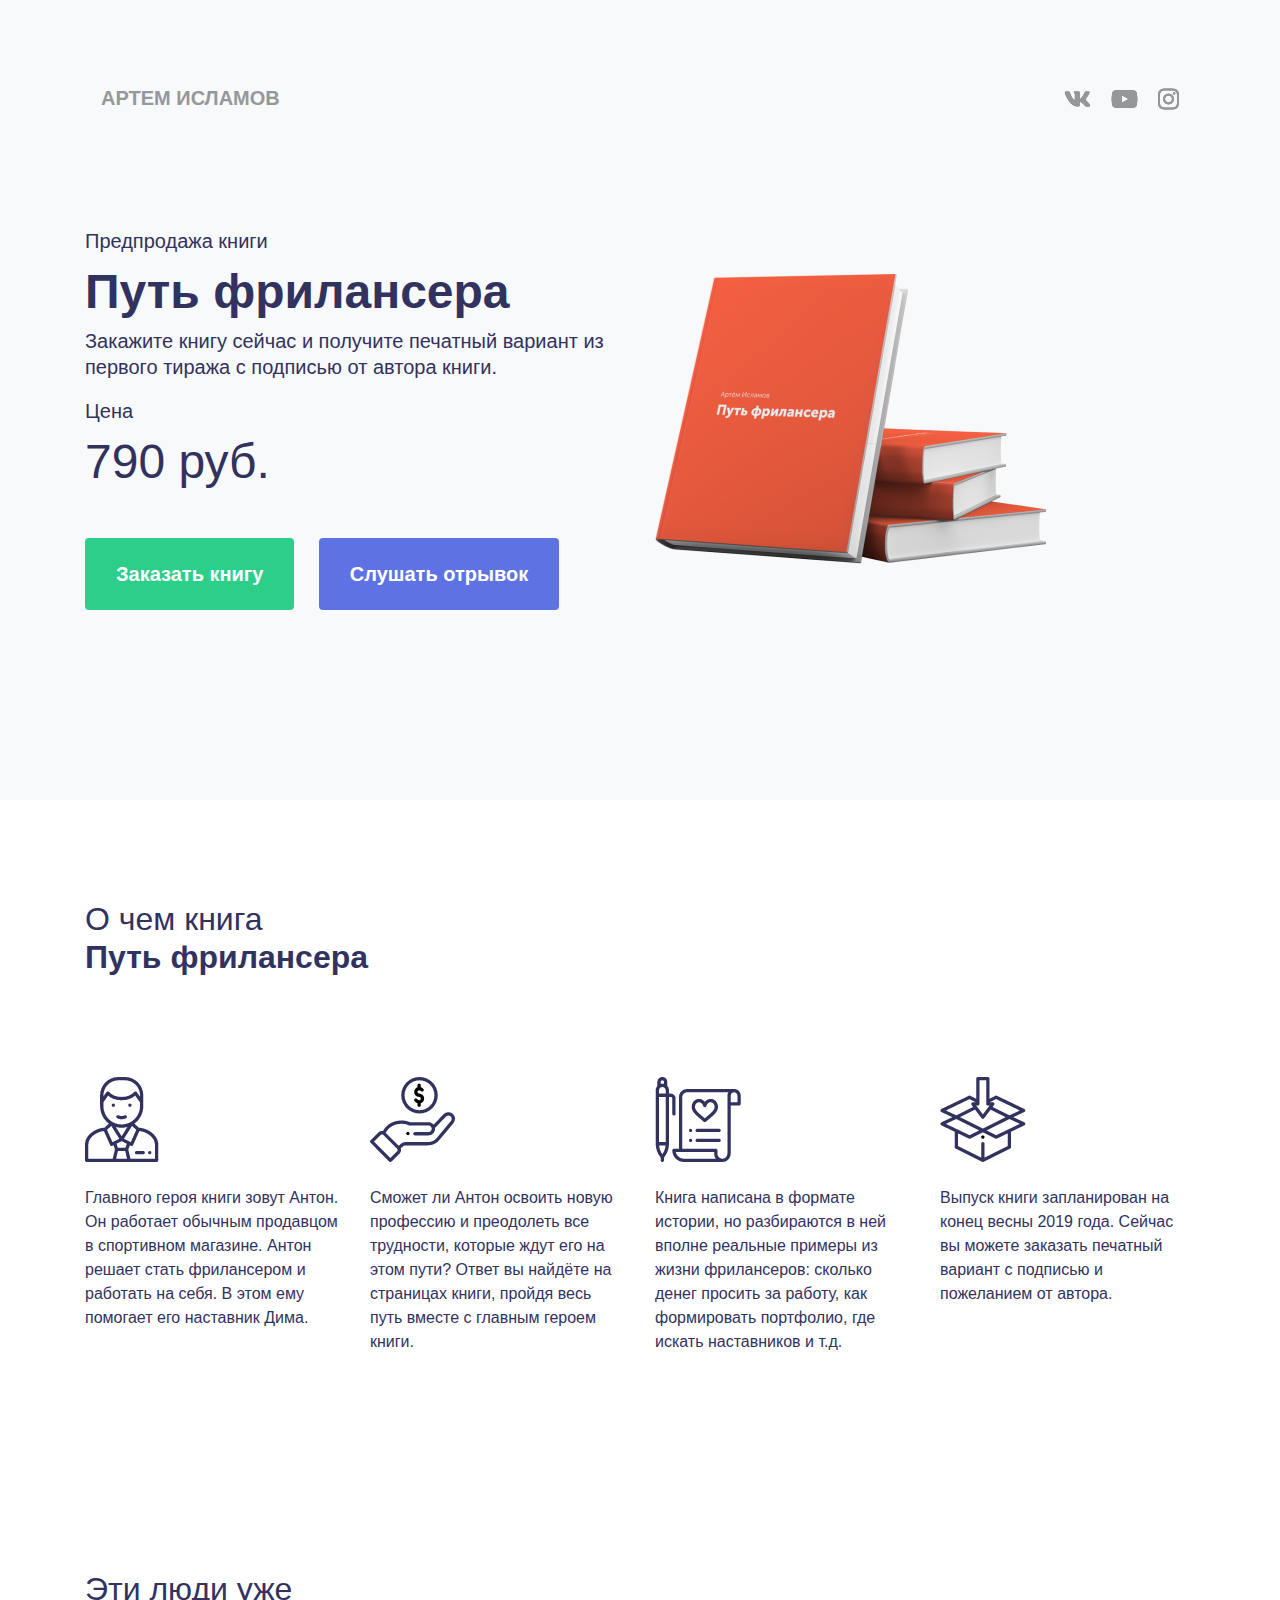
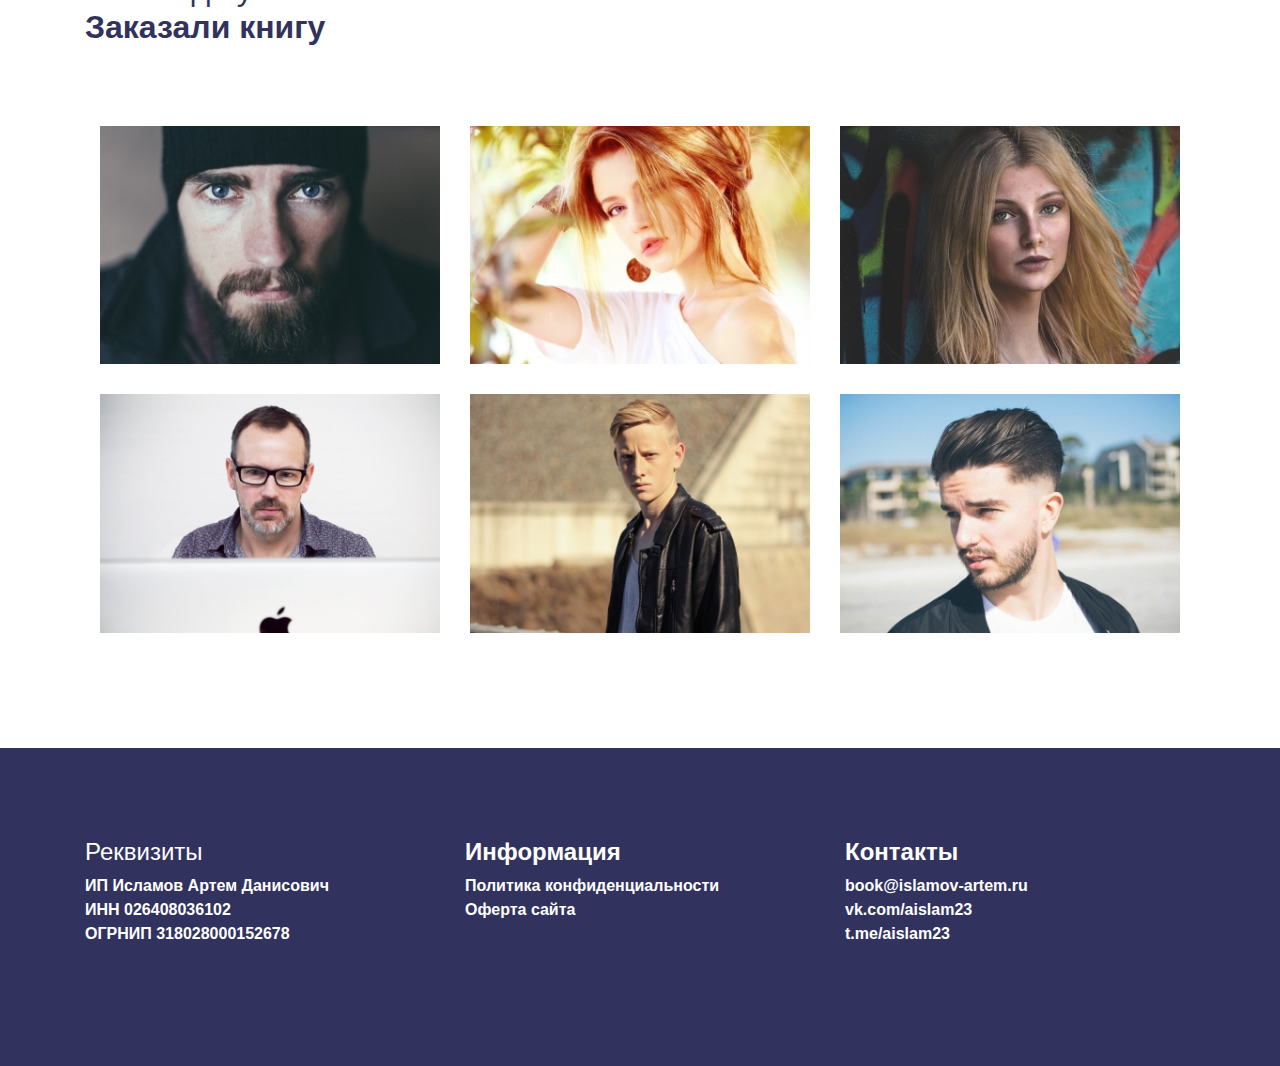
==== lesson_10/index.html @ 7ece50fb "выполнил дз 10 урока" ====
<!doctype html>
<html lang="en">
  <head>
    <!-- Required meta tags -->
    <meta charset="utf-8">
    <meta name="viewport" content="width=device-width, initial-scale=1, shrink-to-fit=no">

    <!-- Bootstrap CSS -->
    <link rel="stylesheet" href="https://stackpath.bootstrapcdn.com/bootstrap/4.3.1/css/bootstrap.min.css" integrity="sha384-ggOyR0iXCbMQv3Xipma34MD+dH/1fQ784/j6cY/iJTQUOhcWr7x9JvoRxT2MZw1T" crossorigin="anonymous">
    <link rel="stylesheet" href="./src/css/style.css">
    <title>Bootstrap layout</title>
  </head>
  <body>
    <header class="hero bg-light">
      <div class="container">
        <nav class="navbar navbar-light bg-light">
          <a class="brand navbar-brand text-uppercase font-weight-bold">Артем Исламов</a>
        <div class="social d-flex  justify-content-between">
          <a class="d-block" href="#"><img src="./src/img/vk.png" alt="vk"></a>
          <a class="d-block" href="#"><img src="./src/img/youtube.png" alt="youtube"></a>
          <a class="d-block" href="#"><img src="./src/img/instagram.png" alt="instagram"></a>
        </div> 
        </nav>
        <div class="main">
          <div class="row align-items-center">
            <div class="col-12 col-md-8 col-xl-6">
              <span class="subtitle d-block">Предпродажа книги</span>
              <strong class="title d-block">Путь фрилансера</strong>
              <p class="description">Закажите книгу сейчас и получите печатный вариант из первого тиража с подписью от автора книги.</p>
              <span class="price-tag d-block">Цена</span>
              <span class="price d-block">790 руб.</span>
              <div class="buttons">
                <a href="#" class="btn btn-order">Заказать книгу</a>
                <a href="#" class="btn btn-listen">Слушать отрывок</a>
              </div>
            </div>  
            <div class="col-md-4 col-xl-6 d-none d-md-block col-text-right">
              <img src="./src/img/main-image.png" alt="main image">
            </div>          
        </div>
      </div>
      <!-- container -->
    </header>
    <section class="about section">
      <div class="container">
        <h2 class="section-heading">
          <span class="section-subtitle d-block">О чем книга</span>
          <strong class="section-title">Путь фрилансера</strong>
        </h2>
        
        <div class="about-block">
          <div class="row">
            <div class="col-12 col-md-6 col-xl-3">
              <img src="./src/img/picture-1.png" alt="">
              <p class="block-text mt-4">Главного героя книги зовут Антон. Он работает обычным продавцом в спортивном магазине. Антон решает стать фрилансером и работать на себя. В этом ему помогает его наставник Дима.</p>
            </div>
            <div class="col-12 col-md-6 col-xl-3">
              <img src="./src/img/picture-2.png" alt="">
              <p class="block-text mt-4">Сможет ли Антон освоить новую профессию и преодолеть все трудности, которые ждут его на этом пути? Ответ вы найдёте на страницах книги, пройдя весь путь вместе с главным героем книги.</p>
            </div>
            <div class="col-12 col-md-6 col-xl-3">
              <img src="./src/img/picture-3.png" alt="">
              <p class="block-text mt-4">Книга написана в формате истории, но разбираются в ней вполне реальные примеры из жизни фрилансеров: сколько денег просить за работу, как формировать портфолио, где искать наставников и т.д.</p>
            </div>
            <div class="col-12 col-md-6 col-xl-3">
              <img src="./src/img/picture-4.png" alt="">
              <p class="block-text mt-4">Выпуск книги запланирован на конец весны 2019 года. Сейчас вы можете заказать печатный вариант с подписью и пожеланием от автора.</p>
            </div>
          </div>
            <!-- /.row -->
        </div>
      </div>
      <!-- /.container -->
    </section>
 <!-- people section start -->
    <section class="people section">
      <div class="container">
        <h2 class="section-heading">
          <span class="section-subtitle d-block">Эти люди уже</span>
          <strong class="section-title">Заказали книгу</strong>
        </h2>

        <div class="photo-wrap">
          <div class="row text-center mx-auto">
            <div class="col-12 col-sm-6 col-xl-4">
              <img src="./src/img/photo-1.jpg" alt="photo-1">
            </div>            
            <div class="col-12 col-sm-6 col-xl-4">
              <img src="./src/img/photo-2.jpg" alt="photo-2">
            </div>
            
            <div class="col-12 col-sm-6 col-xl-4">
              <img src="./src/img/photo-3.jpg" alt="photo-3">
            </div>
                        
            <div class="col-12 col-sm-6 col-xl-4">
              <img src="./src/img/photo-4.jpg" alt="photo-4">
            </div>
            
            <div class="col-12 col-sm-6 col-xl-4">
              <img src="./src/img/photo-5.jpg" alt="photo-5">
            </div>
            
            <div class="col-12 col-sm-6 col-xl-4">
              <img src="./src/img/photo-6.jpg" alt="photo-6">
            </div>  
          </div>
        </div>  
      </div>
    </section>
    <!-- Footer start -->
    <footer>
      <div class="container">
        <div class="row">
          <div class="col-12 col-sm-4">
            <h4>Реквизиты</h4>
            <p>ИП Исламов Артем Данисович<br>
                ИНН 026408036102<br> 
                ОГРНИП 318028000152678</p> 
          </div>
          <div class="col-12 col-sm-4">
            <h4 class="font-weight-bold">Информация</h4>
            <a class="d-block font-weight-bold text-decoration-none" href="#">Политика конфиденциальности</a>
            <a class="d-block font-weight-bold text-decoration-none" href="#">Оферта сайта</a>
          </div>
          <div class="col-12 col-sm-4">
            <h4 class="font-weight-bold">Контакты</h4>
            <a class="d-block font-weight-bold text-decoration-none" href="#">book@islamov-artem.ru</a>
            <a class="d-block font-weight-bold text-decoration-none" href="#">vk.com/aislam23</a>
            <a class="d-block font-weight-bold text-decoration-none" href="#">t.me/aislam23</a>         
          </div>
        </div>
      </div>
    </footer>

  </body>
</html>
---- lesson_10/src/css/style.css ----
body {
  /* font-family: sans-serif; */
  color: #32325f; 
}

img {
  height: auto;
  max-width: 100%;
}
.social {
  width: 115px;
}

.hero a.brand {
  color: #95989a;
  font-size: 20px;
  /*font-weight: 700;
   text-transform: uppercase; */
}

.hero {
  padding-top: 70px;
  padding-bottom: 190px;
  background-color: #f4f5f7;
}

.main {
  margin-top: 100px;
}

.subtitle {
  font-size: 20px;
  font-weight: 400;
  /* margin-bottom: 15px; */
}

.title {
  font-size: 48px;
  font-weight: 700;
  /* margin-bottom: 26px; */
}

.description {
  font-size: 20px;
  font-weight: 400;
  line-height: 26px;
  /* margin-bottom: 16px;   */
}

.price-tag {
  font-size: 20px;
  font-weight: 400;
  /* margin-bottom: 20px; */
}

.price {
  /* margin-bottom: 49px; */
  font-weight: 400;
  font-size: 48px;
}

.section {
  padding-top: 100px;
  padding-bottom: 100px;
}

.about-block {
  margin-top: 100px;
}

.buttons {
  margin-top: 40px;
}

.buttons .btn {
  color: #ffffff;
  font-size: 20px;
  font-weight: 700;
  padding: 20px 30px;
}

.btn-order {
  background-color: #2dce89;
  margin-right: 20px;
}

.btn-listen {
  background-color: #5e72e4;
}

.photo-wrap {
  margin-top: 64px;  
}

.photo-wrap .w-100{
  margin-top: 30px;  
}

.photo-wrap img {
 margin: 15px 0;
}

footer {
  background-color: #32325f;
  color: #fff;
  padding: 80px 0 104px 0;
  font-weight: 700; 
}

footer h4 {
  margin-top: 10px;
}

footer a, footer a:hover {
  color: #fff;
}

.photo-wrap img {
  object-fit: cover;
  width: 100%;
}
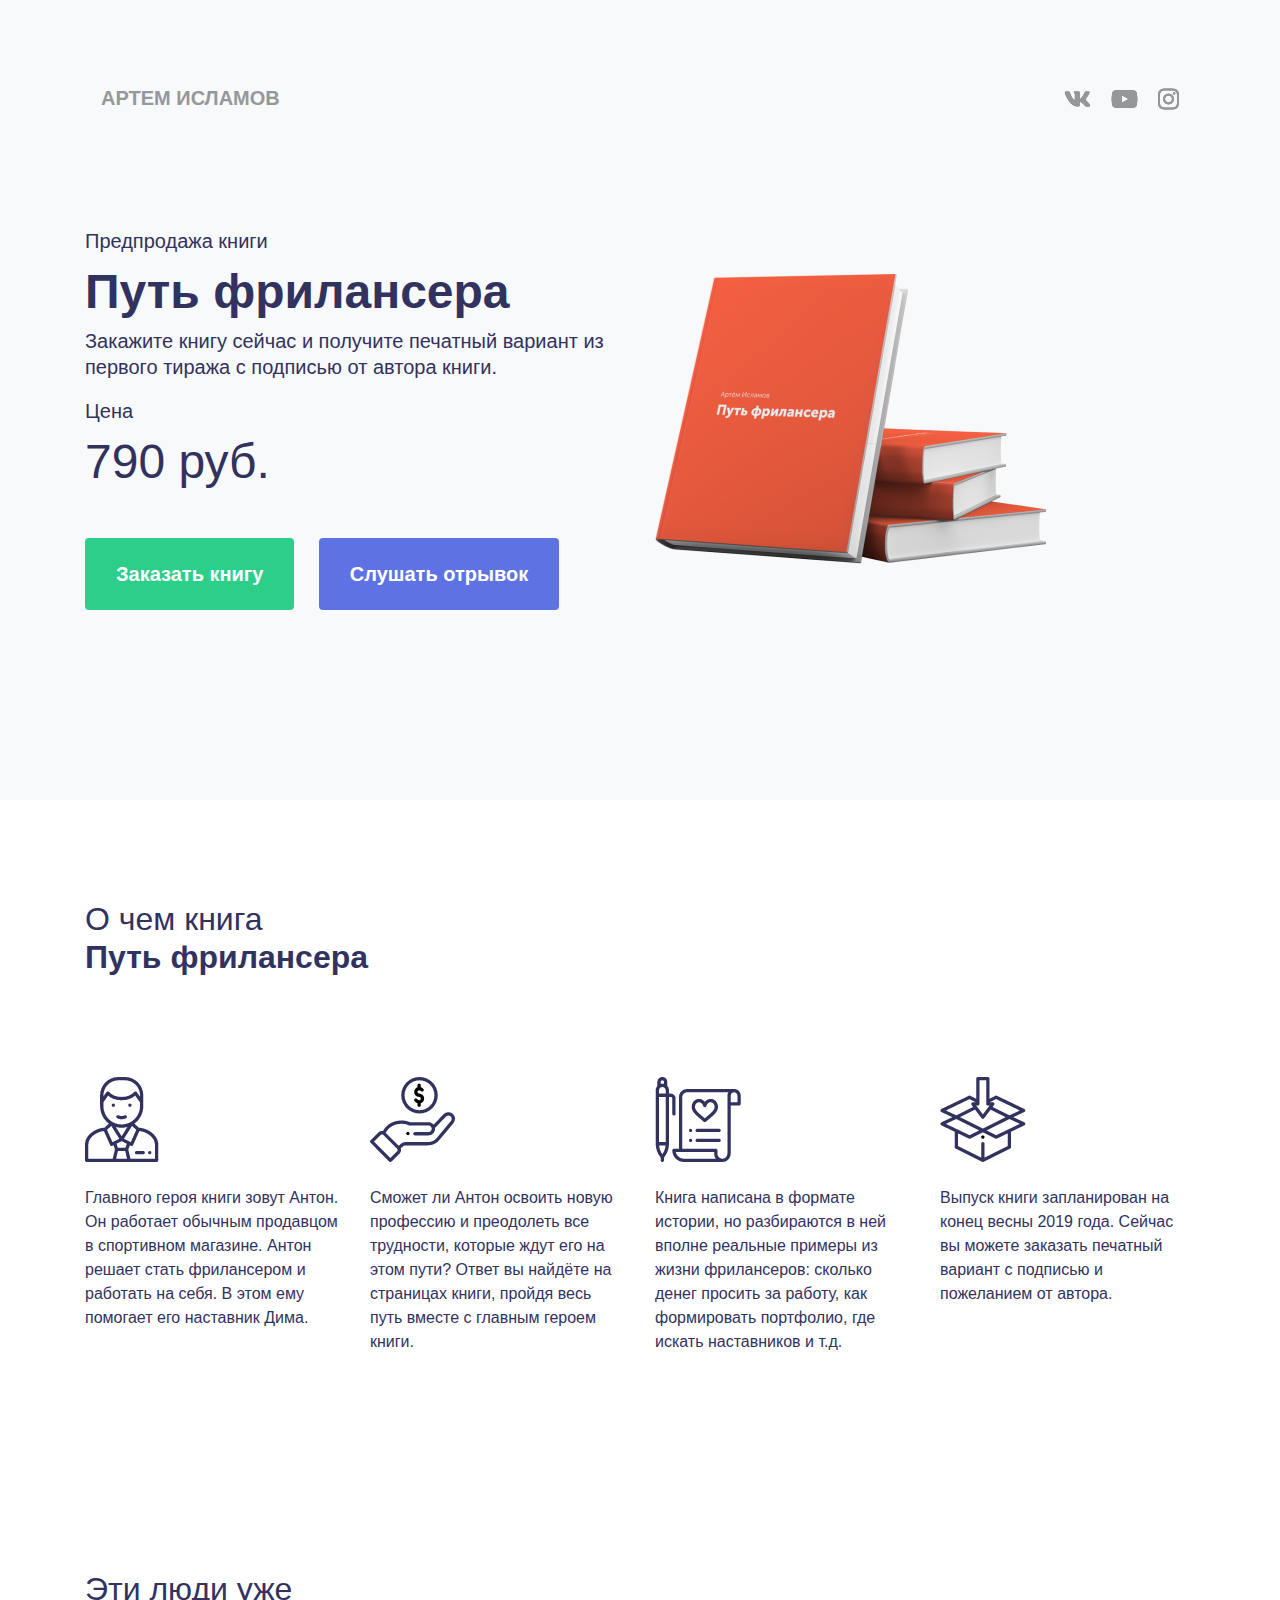
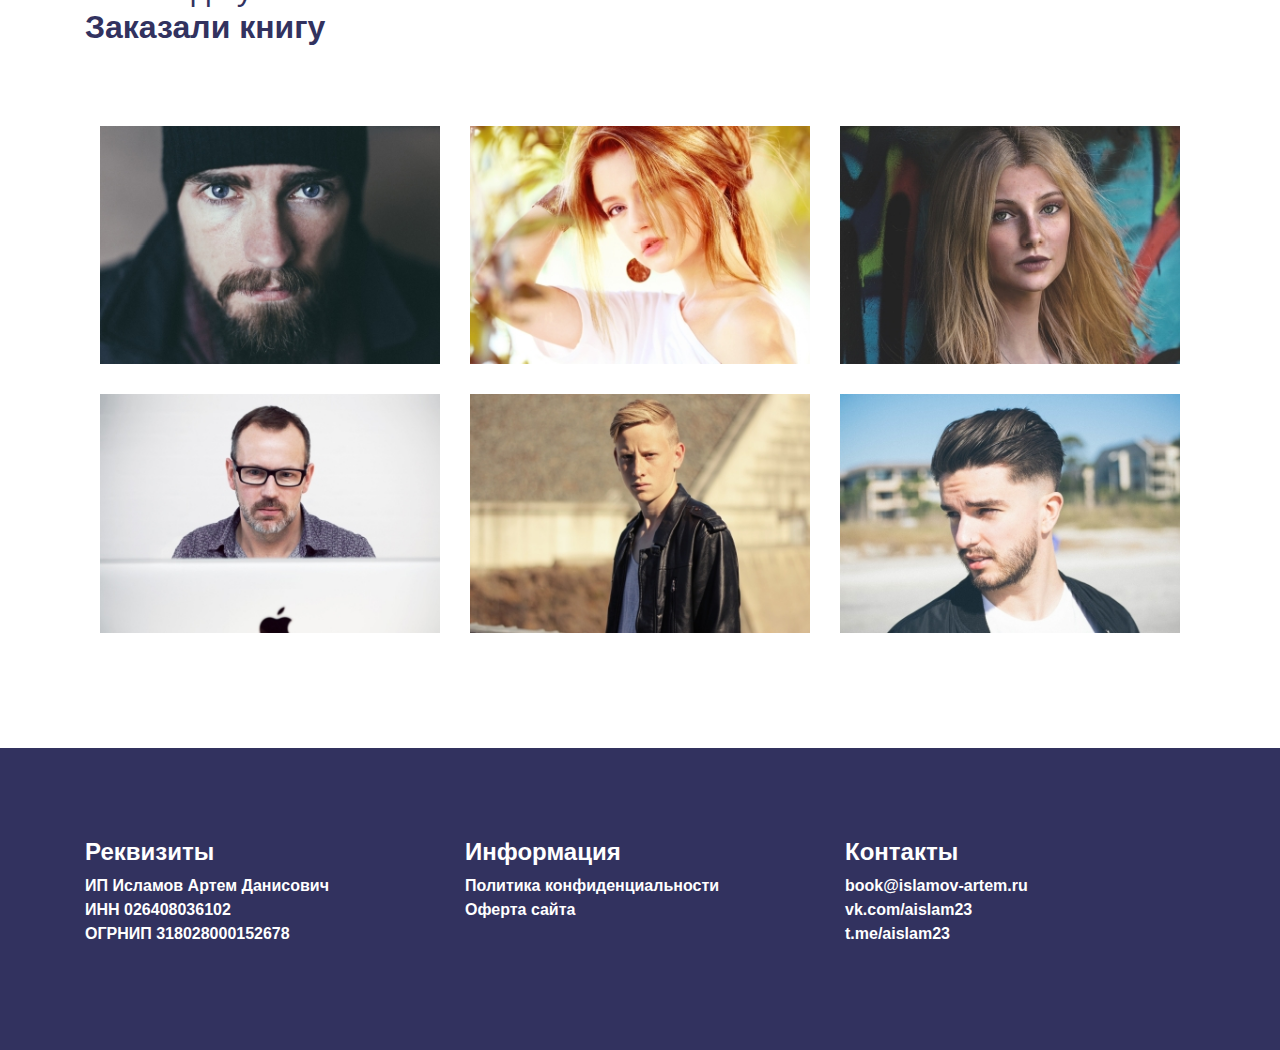
==== commit 5994c5e4: "Исправил 10 урок" ====
--- a/lesson_10/index.html
+++ b/lesson_10/index.html
@@ -1,137 +1,148 @@
 <!doctype html>
 <html lang="en">
-  <head>
-    <!-- Required meta tags -->
-    <meta charset="utf-8">
-    <meta name="viewport" content="width=device-width, initial-scale=1, shrink-to-fit=no">
 
-    <!-- Bootstrap CSS -->
-    <link rel="stylesheet" href="https://stackpath.bootstrapcdn.com/bootstrap/4.3.1/css/bootstrap.min.css" integrity="sha384-ggOyR0iXCbMQv3Xipma34MD+dH/1fQ784/j6cY/iJTQUOhcWr7x9JvoRxT2MZw1T" crossorigin="anonymous">
-    <link rel="stylesheet" href="./src/css/style.css">
-    <title>Bootstrap layout</title>
-  </head>
-  <body>
-    <header class="hero bg-light">
-      <div class="container">
-        <nav class="navbar navbar-light bg-light">
-          <a class="brand navbar-brand text-uppercase font-weight-bold">Артем Исламов</a>
+<head>
+  <!-- Required meta tags -->
+  <meta charset="utf-8">
+  <meta name="viewport" content="width=device-width, initial-scale=1, shrink-to-fit=no">
+
+  <!-- Bootstrap CSS -->
+  <link rel="stylesheet" href="https://stackpath.bootstrapcdn.com/bootstrap/4.3.1/css/bootstrap.min.css"
+    integrity="sha384-ggOyR0iXCbMQv3Xipma34MD+dH/1fQ784/j6cY/iJTQUOhcWr7x9JvoRxT2MZw1T" crossorigin="anonymous">
+  <link rel="stylesheet" href="./src/css/style.css">
+  <title>Bootstrap layout</title>
+</head>
+
+<body>
+  <header class="hero bg-light">
+    <div class="container">
+      <nav class="navbar navbar-light bg-light">
+        <a class="brand navbar-brand text-uppercase font-weight-bold">Артем Исламов</a>
         <div class="social d-flex  justify-content-between">
           <a class="d-block" href="#"><img src="./src/img/vk.png" alt="vk"></a>
           <a class="d-block" href="#"><img src="./src/img/youtube.png" alt="youtube"></a>
           <a class="d-block" href="#"><img src="./src/img/instagram.png" alt="instagram"></a>
-        </div> 
-        </nav>
-        <div class="main">
-          <div class="row align-items-center">
-            <div class="col-12 col-md-8 col-xl-6">
-              <span class="subtitle d-block">Предпродажа книги</span>
-              <strong class="title d-block">Путь фрилансера</strong>
-              <p class="description">Закажите книгу сейчас и получите печатный вариант из первого тиража с подписью от автора книги.</p>
-              <span class="price-tag d-block">Цена</span>
-              <span class="price d-block">790 руб.</span>
-              <div class="buttons">
-                <a href="#" class="btn btn-order">Заказать книгу</a>
-                <a href="#" class="btn btn-listen">Слушать отрывок</a>
-              </div>
-            </div>  
-            <div class="col-md-4 col-xl-6 d-none d-md-block col-text-right">
-              <img src="./src/img/main-image.png" alt="main image">
-            </div>          
         </div>
+      </nav>
+      <div class="main">
+        <div class="row align-items-center">
+          <div class="col-6">
+            <span class="subtitle d-block">Предпродажа книги</span>
+            <strong class="title d-block">Путь фрилансера</strong>
+            <p class="description">Закажите книгу сейчас и получите печатный вариант из первого тиража с подписью от
+              автора книги.</p>
+            <span class="price-tag d-block">Цена</span>
+            <span class="price d-block">790 руб.</span>
+            <div class="buttons">
+              <a href="#" class="btn btn-order">Заказать книгу</a>
+              <a href="#" class="btn btn-listen">Слушать отрывок</a>
+            </div>
+          </div>        
+          <div class="col-6 col-text-right">
+            <img src="./src/img/main-image.png" alt="main image">
+          </div>
+         </div> 
       </div>
-      <!-- container -->
-    </header>
-    <section class="about section">
-      <div class="container">
-        <h2 class="section-heading">
-          <span class="section-subtitle d-block">О чем книга</span>
-          <strong class="section-title">Путь фрилансера</strong>
-        </h2>
-        
-        <div class="about-block">
-          <div class="row">
-            <div class="col-12 col-md-6 col-xl-3">
-              <img src="./src/img/picture-1.png" alt="">
-              <p class="block-text mt-4">Главного героя книги зовут Антон. Он работает обычным продавцом в спортивном магазине. Антон решает стать фрилансером и работать на себя. В этом ему помогает его наставник Дима.</p>
-            </div>
-            <div class="col-12 col-md-6 col-xl-3">
-              <img src="./src/img/picture-2.png" alt="">
-              <p class="block-text mt-4">Сможет ли Антон освоить новую профессию и преодолеть все трудности, которые ждут его на этом пути? Ответ вы найдёте на страницах книги, пройдя весь путь вместе с главным героем книги.</p>
-            </div>
-            <div class="col-12 col-md-6 col-xl-3">
-              <img src="./src/img/picture-3.png" alt="">
-              <p class="block-text mt-4">Книга написана в формате истории, но разбираются в ней вполне реальные примеры из жизни фрилансеров: сколько денег просить за работу, как формировать портфолио, где искать наставников и т.д.</p>
-            </div>
-            <div class="col-12 col-md-6 col-xl-3">
-              <img src="./src/img/picture-4.png" alt="">
-              <p class="block-text mt-4">Выпуск книги запланирован на конец весны 2019 года. Сейчас вы можете заказать печатный вариант с подписью и пожеланием от автора.</p>
-            </div>
+    </div>
+    <!-- container -->
+  </header>
+  <section class="about section">
+    <div class="container">
+      <h2 class="section-heading">
+        <span class="section-subtitle d-block">О чем книга</span>
+        <strong class="section-title">Путь фрилансера</strong>
+      </h2>
+
+      <div class="about-block">
+        <div class="row">
+          <div class="col-3">
+            <img src="./src/img/picture-1.png" alt="">
+            <p class="block-text mt-4">Главного героя книги зовут Антон. Он работает обычным продавцом в спортивном
+              магазине. Антон решает стать фрилансером и работать на себя. В этом ему помогает его наставник Дима.</p>
           </div>
-            <!-- /.row -->
+          <div class="col-3">
+            <img src="./src/img/picture-2.png" alt="">
+            <p class="block-text mt-4">Сможет ли Антон освоить новую профессию и преодолеть все трудности, которые ждут
+              его на этом пути? Ответ вы найдёте на страницах книги, пройдя весь путь вместе с главным героем книги.</p>
+          </div>
+          <div class="col-3">
+            <img src="./src/img/picture-3.png" alt="">
+            <p class="block-text mt-4">Книга написана в формате истории, но разбираются в ней вполне реальные примеры из
+              жизни фрилансеров: сколько денег просить за работу, как формировать портфолио, где искать наставников и
+              т.д.</p>
+          </div>
+          <div class="col-3">
+            <img src="./src/img/picture-4.png" alt="">
+            <p class="block-text mt-4">Выпуск книги запланирован на конец весны 2019 года. Сейчас вы можете заказать
+              печатный вариант с подписью и пожеланием от автора.</p>
+          </div>
         </div>
+        <!-- /.row -->
       </div>
-      <!-- /.container -->
-    </section>
- <!-- people section start -->
-    <section class="people section">
-      <div class="container">
-        <h2 class="section-heading">
-          <span class="section-subtitle d-block">Эти люди уже</span>
-          <strong class="section-title">Заказали книгу</strong>
-        </h2>
+    </div>
+    <!-- /.container -->
+  </section>
+  <!-- people section start -->
+  <section class="people section">
+    <div class="container">
+      <h2 class="section-heading">
+        <span class="section-subtitle d-block">Эти люди уже</span>
+        <strong class="section-title">Заказали книгу</strong>
+      </h2>
 
-        <div class="photo-wrap">
-          <div class="row text-center mx-auto">
-            <div class="col-12 col-sm-6 col-xl-4">
-              <img src="./src/img/photo-1.jpg" alt="photo-1">
-            </div>            
-            <div class="col-12 col-sm-6 col-xl-4">
-              <img src="./src/img/photo-2.jpg" alt="photo-2">
-            </div>
-            
-            <div class="col-12 col-sm-6 col-xl-4">
-              <img src="./src/img/photo-3.jpg" alt="photo-3">
-            </div>
-                        
-            <div class="col-12 col-sm-6 col-xl-4">
-              <img src="./src/img/photo-4.jpg" alt="photo-4">
-            </div>
-            
-            <div class="col-12 col-sm-6 col-xl-4">
-              <img src="./src/img/photo-5.jpg" alt="photo-5">
-            </div>
-            
-            <div class="col-12 col-sm-6 col-xl-4">
-              <img src="./src/img/photo-6.jpg" alt="photo-6">
-            </div>  
+      <div class="photo-wrap">
+        <div class="row text-center mx-auto">
+          <div class="col-4">
+            <img src="./src/img/photo-1.jpg" alt="photo-1">
           </div>
-        </div>  
-      </div>
-    </section>
-    <!-- Footer start -->
-    <footer>
-      <div class="container">
-        <div class="row">
-          <div class="col-12 col-sm-4">
-            <h4>Реквизиты</h4>
-            <p>ИП Исламов Артем Данисович<br>
-                ИНН 026408036102<br> 
-                ОГРНИП 318028000152678</p> 
+          <div class="col-4">
+            <img src="./src/img/photo-2.jpg" alt="photo-2">
           </div>
-          <div class="col-12 col-sm-4">
-            <h4 class="font-weight-bold">Информация</h4>
-            <a class="d-block font-weight-bold text-decoration-none" href="#">Политика конфиденциальности</a>
-            <a class="d-block font-weight-bold text-decoration-none" href="#">Оферта сайта</a>
+
+          <div class="col-4">
+            <img src="./src/img/photo-3.jpg" alt="photo-3">
           </div>
-          <div class="col-12 col-sm-4">
-            <h4 class="font-weight-bold">Контакты</h4>
-            <a class="d-block font-weight-bold text-decoration-none" href="#">book@islamov-artem.ru</a>
-            <a class="d-block font-weight-bold text-decoration-none" href="#">vk.com/aislam23</a>
-            <a class="d-block font-weight-bold text-decoration-none" href="#">t.me/aislam23</a>         
+
+          <div class="col-4">
+            <img src="./src/img/photo-4.jpg" alt="photo-4">
+          </div>
+
+          <div class="col-4">
+            <img src="./src/img/photo-5.jpg" alt="photo-5">
+          </div>
+
+          <div class="col-4">
+            <img src="./src/img/photo-6.jpg" alt="photo-6">
           </div>
         </div>
       </div>
-    </footer>
+    </div>
+  </section>
+  <!-- Footer start -->
+  <footer>
+    <div class="container">
+      <div class="row">
+        <div class="col-4">
+          <h4 class="font-weight-bold">Реквизиты</h4>
+          ИП Исламов Артем Данисович<br>
+          ИНН 026408036102<br>
+          ОГРНИП 318028000152678
+        </div>
+        <div class="col-4">
+          <h4 class="font-weight-bold">Информация</h4>
+          <a class="d-block font-weight-bold text-decoration-none" href="#">Политика конфиденциальности</a>
+          <a class="d-block font-weight-bold text-decoration-none" href="#">Оферта сайта</a>
+        </div>
+        <div class="col-4">
+          <h4 class="font-weight-bold">Контакты</h4>
+          <a class="d-block font-weight-bold text-decoration-none" href="#">book@islamov-artem.ru</a>
+          <a class="d-block font-weight-bold text-decoration-none" href="#">vk.com/aislam23</a>
+          <a class="d-block font-weight-bold text-decoration-none" href="#">t.me/aislam23</a>
+        </div>
+      </div>
+    </div>
+  </footer>
 
-  </body>
+</body>
+
 </html>